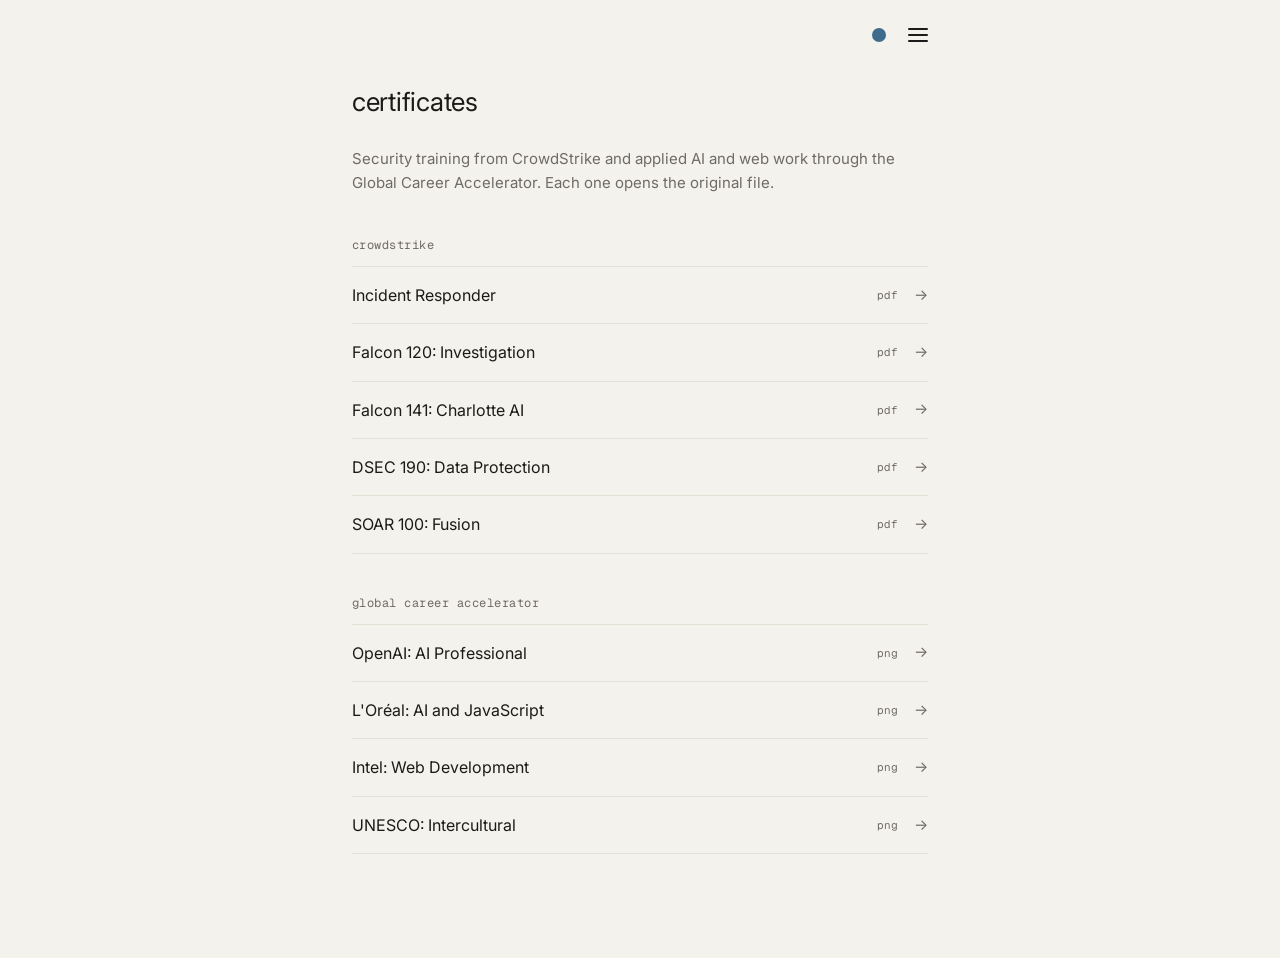
==== certificates.html @ 10c97733 "v2: contact and certificates pages" ====
<!DOCTYPE html>
<html lang="en">
<head>
  <meta charset="utf-8">
  <meta name="viewport" content="width=device-width, initial-scale=1">
  <title>Certificates · Adrien Donfack</title>
  <meta name="description" content="Certificates earned by Adrien Donfack.">
  <link rel="preconnect" href="https://fonts.googleapis.com">
  <link rel="preconnect" href="https://fonts.gstatic.com" crossorigin>
  <link href="https://fonts.googleapis.com/css2?family=Geist+Mono:wght@400;500&family=IBM+Plex+Sans:wght@300;400&family=Inter:wght@400;500;600;700&display=swap" rel="stylesheet">
  <link rel="stylesheet" href="style.css">
  <script src="script.js"></script>
</head>
<body>
  <header class="top">
    <div class="top-inner">
      <button id="theme-toggle" class="dot" type="button" aria-label="Switch between light and dark mode"></button>
      <button id="menu-toggle" class="burger" type="button" aria-label="Menu" aria-expanded="false"><span></span><span></span><span></span></button>
    </div>
  </header>

  <nav id="menu" class="menu spot" aria-label="Main">
    <a href="index.html">home</a>
    <a href="work.html">work</a>
    <a href="projects.html">projects</a>
    <a href="certificates.html" class="active">certificates</a>
    <a href="contact.html">contact</a>
  </nav>

  <main>
    <h1 class="page-title">certificates</h1>
    <p class="contact-lede">Security training from CrowdStrike and applied AI and web work through the Global Career Accelerator. Each one opens the original file.</p>

    <h2 class="crt-group">crowdstrike</h2>
    <div class="crt-list spot">
      <a class="crt" style="--i:1" href="certificates/crowdstrike-incident-responder.pdf" target="_blank" rel="noopener"><span class="crt-name">Incident Responder</span><span class="crt-type">pdf</span><span class="c-arrow">→</span></a>
      <a class="crt" style="--i:2" href="certificates/crowdstrike-falcon-120-investigation.pdf" target="_blank" rel="noopener"><span class="crt-name">Falcon 120: Investigation</span><span class="crt-type">pdf</span><span class="c-arrow">→</span></a>
      <a class="crt" style="--i:3" href="certificates/crowdstrike-falcon-141-charlotte-ai.pdf" target="_blank" rel="noopener"><span class="crt-name">Falcon 141: Charlotte AI</span><span class="crt-type">pdf</span><span class="c-arrow">→</span></a>
      <a class="crt" style="--i:4" href="certificates/crowdstrike-dsec-190-data-protection.pdf" target="_blank" rel="noopener"><span class="crt-name">DSEC 190: Data Protection</span><span class="crt-type">pdf</span><span class="c-arrow">→</span></a>
      <a class="crt" style="--i:5" href="certificates/crowdstrike-soar-100-fusion.pdf" target="_blank" rel="noopener"><span class="crt-name">SOAR 100: Fusion</span><span class="crt-type">pdf</span><span class="c-arrow">→</span></a>
    </div>

    <h2 class="crt-group">global career accelerator</h2>
    <div class="crt-list spot">
      <a class="crt" style="--i:6" href="certificates/gca-openai-ai-professional.png" target="_blank" rel="noopener"><span class="crt-name">OpenAI: AI Professional</span><span class="crt-type">png</span><span class="c-arrow">→</span></a>
      <a class="crt" style="--i:7" href="certificates/gca-loreal-ai-javascript.png" target="_blank" rel="noopener"><span class="crt-name">L'Oréal: AI and JavaScript</span><span class="crt-type">png</span><span class="c-arrow">→</span></a>
      <a class="crt" style="--i:8" href="certificates/gca-intel-web-development.png" target="_blank" rel="noopener"><span class="crt-name">Intel: Web Development</span><span class="crt-type">png</span><span class="c-arrow">→</span></a>
      <a class="crt" style="--i:9" href="certificates/gca-unesco-intercultural.png" target="_blank" rel="noopener"><span class="crt-name">UNESCO: Intercultural</span><span class="crt-type">png</span><span class="c-arrow">→</span></a>
    </div>
  </main>
</body>
</html>
---- style.css ----
:root {
  --bg: #f4f2ed;
  --text: #1c1b19;
  --strong: #1c1b19;
  --muted: #6f6b63;
  --border: #e3dfd5;
  --accent: #3f6b8c;
  --chip: #e8e5dc;
  --dot: #3f6b8c;
  --shine: rgba(255, 255, 255, .75);
  --g0: #dcd9d0; --g1: #a8d5b0; --g2: #6cbd80; --g3: #3fa35c; --g4: #2a7d44;
}
:root[data-theme="dark"] {
  --bg: #1f2124;
  --text: #e6e4de;
  --strong: #f4f2ec;
  --muted: #a09c92;
  --border: #34363a;
  --accent: #86a9c8;
  --chip: #2b2d31;
  --dot: #ffffff;
  --shine: rgba(255, 255, 255, .28);
  --g0: #33353a; --g1: #2f5a3a; --g2: #3d7a4d; --g3: #4ea35f; --g4: #6fcf86;
}
@media (prefers-color-scheme: dark) {
  :root:not([data-theme="light"]) {
    --bg: #1f2124;
    --text: #e6e4de;
    --strong: #f4f2ec;
    --muted: #a09c92;
    --border: #34363a;
    --accent: #86a9c8;
    --chip: #2b2d31;
    --dot: #ffffff;
    --shine: rgba(255, 255, 255, .28);
    --g0: #33353a; --g1: #2f5a3a; --g2: #3d7a4d; --g3: #4ea35f; --g4: #6fcf86;
  }
}

*, *::before, *::after {
  box-sizing: border-box;
  transition: background-color .5s ease, color .5s ease, border-color .5s ease,
    text-decoration-color .5s ease, opacity .35s ease, transform .35s ease;
}
html { min-width: 320px; background: var(--bg); }
body {
  margin: 0;
  font-family: "Inter", system-ui, sans-serif;
  font-size: 15px;
  line-height: 1.65;
  color: var(--text);
  background: var(--bg);
  -webkit-font-smoothing: antialiased;
}
body.menu-open { overflow: hidden; }
a { color: inherit; text-decoration-color: var(--border); text-underline-offset: 4px; }
a:hover { color: var(--accent); text-decoration-color: var(--accent); }

/* top bar */
.top { position: relative; z-index: 30; background: color-mix(in srgb, var(--bg) 85%, transparent); backdrop-filter: blur(6px); -webkit-backdrop-filter: blur(6px); }
body.menu-open .top { background: transparent; backdrop-filter: none; -webkit-backdrop-filter: none; }
.top-inner { max-width: 624px; margin: 0 auto; padding: 28px 24px 12px; display: flex; justify-content: flex-end; align-items: center; gap: 22px; }
.dot { width: 14px; height: 14px; border-radius: 50%; background: var(--dot); border: 0; padding: 0; cursor: pointer; position: relative; }
.dot::before, .burger::before { content: ""; position: absolute; inset: -10px; }
.dot:hover { transform: scale(1.25); }
.burger { width: 20px; height: 14px; background: none; border: 0; padding: 0; cursor: pointer; position: relative; }
.burger span { position: absolute; left: 0; width: 100%; height: 1.5px; background: var(--strong); border-radius: 1px; transition: transform .35s ease, opacity .25s ease, background-color .5s ease; }
.burger span:nth-child(1) { top: 0; }
.burger span:nth-child(2) { top: 6px; }
.burger span:nth-child(3) { top: 12px; }
.burger[aria-expanded="true"] span:nth-child(1) { transform: translateY(6px) rotate(45deg); }
.burger[aria-expanded="true"] span:nth-child(2) { opacity: 0; }
.burger[aria-expanded="true"] span:nth-child(3) { transform: translateY(-6px) rotate(-45deg); }

/* overlay menu */
.menu {
  position: fixed; inset: 0; z-index: 20;
  background: color-mix(in srgb, var(--bg) 78%, transparent);
  backdrop-filter: blur(16px); -webkit-backdrop-filter: blur(16px);
  display: flex; flex-direction: column; align-items: center; justify-content: center; gap: 22px;
  opacity: 0; visibility: hidden;
  transition: opacity .4s ease, visibility .4s ease, background-color .5s ease;
  font-family: "IBM Plex Sans", "Inter", sans-serif;
}
.menu.open { opacity: 1; visibility: visible; }
.menu a { font-size: 26px; font-weight: 300; line-height: 1.2; color: var(--muted); text-decoration: none; }
.menu a:hover { color: var(--strong); }
.menu a.active { color: var(--accent); }
.menu.open a { animation: menuIn .6s cubic-bezier(.2,.7,.2,1) backwards; animation-delay: calc(var(--n, 0) * 55ms + 80ms); }
@keyframes menuIn { from { opacity: 0; transform: translateY(14px); filter: blur(6px); } to { opacity: 1; transform: none; filter: blur(0); } }

/* hover spotlight */
.spot > * { transform-origin: left center; }
.spot:has(> :hover) > :not(:hover) { opacity: .35; }
.spot > :hover { transform: scale(1.02); }
.entries.spot > :hover { transform: none; }
.menu.spot > a { transform-origin: center; }
.menu.spot > a:hover { transform: scale(1.08); }

/* layout */
main { max-width: 624px; margin: 0 auto; padding: 0 24px 24px; }
footer { max-width: 624px; margin: 0 auto; padding: 56px 24px 88px; display: flex; justify-content: center; }

h1 { font-size: 23px; line-height: 1.25; font-weight: 600; color: var(--strong); margin: 28px 0 2px; letter-spacing: -0.01em; }
.subtitle { font-style: italic; color: var(--muted); margin: 0; }
.label { font-size: 17px; font-weight: 500; color: var(--strong); margin: 44px 0 14px; }
p { margin: 0 0 16px; }
.about p { text-align: left; text-wrap: pretty; }

/* company pills in the about text */
.chip {
  position: relative; overflow: hidden; z-index: 1;
  display: inline-flex; align-items: center; gap: 6px;
  background: var(--chip); border-radius: 999px; padding: 0 11px 0 7px; margin: 1px 0;
  line-height: 1.4; color: var(--strong); font-weight: 500; text-decoration: none; vertical-align: baseline;
  transition: transform .45s cubic-bezier(.34, 1.56, .64, 1), background-color .3s ease, color .3s ease, box-shadow .3s ease;
}
.chip img { width: 16px; height: 16px; object-fit: contain; }
.chip::after {
  content: ""; position: absolute; inset: 0; pointer-events: none;
  background: linear-gradient(105deg, transparent 25%, var(--shine) 50%, transparent 75%);
  transform: translateX(-130%);
  transition: none;
}
.chip:hover {
  z-index: 3; color: var(--accent);
  transform: translateY(-2px) scale(1.1);
  background: color-mix(in srgb, var(--accent) 16%, var(--chip));
  box-shadow: 0 8px 20px color-mix(in srgb, var(--accent) 30%, transparent);
}
.chip:hover::after { animation: sweep .8s ease-in-out; }
.chip.shine { animation: chipGlow 1.1s ease-in-out; }
.chip.shine::after { animation: sweep 1.1s ease-in-out; }
@keyframes sweep { to { transform: translateX(130%); } }
@keyframes chipGlow {
  0%, 100% { box-shadow: 0 0 0 0 transparent; }
  45% { box-shadow: 0 0 16px 2px color-mix(in srgb, var(--accent) 45%, transparent); background-color: color-mix(in srgb, var(--accent) 16%, var(--chip)); }
}

.links { display: flex; gap: 22px; margin-top: 20px; font-size: 14px; }
.links a { color: var(--muted); }
.links a:hover { color: var(--accent); }

/* word-by-word reveal */
.w { display: inline-block; animation: wordIn .9s ease-out backwards; }
.chip.w { display: inline-flex; }
@keyframes wordIn { from { opacity: 0; filter: blur(6px); } to { opacity: 1; filter: blur(0); } }
@media (prefers-reduced-motion: reduce) { .w, .menu.open a { animation: none; } }

/* experience */
.entries { display: flex; flex-direction: column; gap: 22px; }
.entry summary { list-style: none; display: flex; align-items: center; gap: 16px; cursor: pointer; }
.entry summary::-webkit-details-marker { display: none; }
.logo { width: 32px; height: 32px; object-fit: contain; flex: none; }
.org { font-weight: 600; color: var(--strong); }
.sep { color: var(--muted); margin: 0 8px; }
.team { color: var(--muted); }
.detail { margin: 12px 0 6px 48px; }
.role-row { display: flex; align-items: center; gap: 14px; flex-wrap: wrap; margin-bottom: 10px; }
.role-chip { font-family: "Geist Mono", ui-monospace, Menlo, monospace; font-size: 12.5px; background: var(--chip); border-radius: 6px; padding: 3px 10px; color: var(--text); }
.dates { color: var(--muted); font-size: 13.5px; }
.now { color: var(--accent); }
.detail p { font-size: 14.5px; margin: 0 0 10px; }

.more { font-size: 13.5px; color: var(--muted); margin-top: 24px; }
.more a { color: var(--muted); }
.more a:hover { color: var(--accent); }

/* projects on home */
.project { margin-bottom: 28px; }
.project-head { display: flex; align-items: baseline; gap: 10px; flex-wrap: wrap; }
.project-name { font-weight: 600; color: var(--strong); }
.badge { font-size: 11px; color: var(--muted); border: 1px solid var(--border); border-radius: 999px; padding: 1px 9px; }
.badge.live { color: var(--accent); border-color: var(--accent); }
.project p { font-size: 14.5px; margin: 4px 0 6px; }
.project-links { font-size: 13.5px; display: flex; gap: 16px; }
.project-links a { color: var(--muted); }
.project-links a:hover { color: var(--accent); }

/* certificates */
.certs { display: flex; flex-direction: column; }
.cert { display: flex; justify-content: space-between; align-items: baseline; gap: 16px; padding: 9px 0; color: var(--strong); text-decoration: none; }
.cert span:last-child { color: var(--muted); font-size: 13px; text-align: right; }
.cert:hover span:last-child { color: var(--accent); }

/* currently building */
#build .label, #build .graph-note {
  opacity: 0; filter: blur(6px); transform: translateY(8px);
  transition: opacity 1s ease, filter 1s ease, transform 1s ease;
}
#build.in .label, #build.in .graph-note { opacity: 1; filter: blur(0); transform: none; }
#build.in .graph-note { transition-delay: .5s; }
.graph { display: grid; grid-auto-flow: column; grid-template-rows: repeat(7, auto); grid-auto-columns: 1fr; gap: 3px; min-height: 74px; }
.graph i { display: block; aspect-ratio: 1; border-radius: 50%; background: var(--g0); opacity: 0; transition: none; }
.graph i.l1 { background: var(--g1); }
.graph i.l2 { background: var(--g2); }
.graph i.l3 { background: var(--g3); }
.graph i.l4 { background: var(--g4); }
.graph i.pad { visibility: hidden; }
#build.in .graph i { animation: dotIn .7s cubic-bezier(.2, .7, .2, 1) forwards; animation-delay: var(--d, 0ms); }
@keyframes dotIn { from { opacity: 0; transform: scale(.3); } to { opacity: 1; transform: none; } }
.graph-note { font-size: 13.5px; color: var(--muted); margin-top: 12px; }
@media (prefers-reduced-motion: reduce) {
  #build .label, #build .graph-note { opacity: 1; filter: none; transform: none; transition: none; }
  .graph i { opacity: 1; animation: none !important; }
}

/* resume button */
.resume { display: inline-flex; align-items: center; gap: 14px; text-decoration: none; font-family: "Geist Mono", ui-monospace, Menlo, monospace; font-size: 13.5px; color: var(--text); }
.resume .circle { width: 40px; height: 40px; border-radius: 50%; background: var(--strong); color: var(--bg); display: grid; place-items: center; }
.resume:hover { color: var(--accent); }
.resume:hover .circle { transform: translateX(4px); }

@media (max-width: 480px) {
  body { font-size: 14.5px; }
  .menu a { font-size: 24px; }
  .cert { flex-direction: column; gap: 0; }
  .cert span:last-child { text-align: left; }
}

/* smooth load-in for everything */
.js:not(.ready) main, .js:not(.ready) footer { visibility: hidden; animation: unhide 0s 3s forwards; }
@keyframes unhide { to { visibility: visible; } }
.js .rv:not(.in) { opacity: 0; }
.js .rv.in { animation: rise 1.1s cubic-bezier(.2, .7, .2, 1) backwards; animation-delay: var(--rd, 0ms); }
@keyframes rise {
  from { opacity: 0; transform: translateY(14px); filter: blur(6px); }
  to { opacity: 1; transform: none; filter: blur(0); }
}
@media (prefers-reduced-motion: reduce) {
  .js .rv:not(.in) { opacity: 1; }
  .js .rv.in { animation: none; }
}

/* droplet theme switch */
::view-transition-old(root), ::view-transition-new(root) { animation: none; mix-blend-mode: normal; }
::view-transition-old(root) { z-index: 1; }
::view-transition-new(root) { z-index: 2; }
.theme-switching *, .theme-switching *::before, .theme-switching *::after { transition: none !important; }

/* header: just the buttons, no bar */
.top { background: transparent !important; backdrop-filter: none !important; -webkit-backdrop-filter: none !important; pointer-events: none; }
.top-inner > * { pointer-events: auto; }

/* work page */
.page-title { font-size: 26px; font-weight: 400; letter-spacing: -0.01em; margin: 32px 0 28px; }
.work-list { display: flex; flex-direction: column; margin-bottom: 80px; }
.work-list.spot > :hover { transform: none; }
.wrow { display: grid; grid-template-columns: 190px 1fr 140px 24px; column-gap: 20px; align-items: center; padding: 22px 0; text-decoration: none; color: inherit; }
.w-org { display: flex; align-items: center; gap: 12px; font-size: 16px; font-weight: 600; color: var(--strong); line-height: 1.3; }
.w-roles { font-size: 14.5px; line-height: 1.5; }
.w-dates { font-size: 13.5px; color: var(--muted); text-align: right; }
.w-dates.present { color: var(--accent); }
.w-arrow { position: relative; width: 24px; height: 12px; color: var(--muted); transition: transform .35s ease, color .3s ease; }
.w-arrow::before { content: ""; position: absolute; left: 0; right: 1px; top: 5.5px; height: 1px; background: currentColor; }
.w-arrow::after { content: ""; position: absolute; right: 1px; top: 2px; width: 7px; height: 7px; border-top: 1px solid currentColor; border-right: 1px solid currentColor; transform: rotate(45deg); }
.wrow:hover .w-arrow { transform: translateX(4px); color: var(--accent); }
@media (max-width: 640px) {
  .wrow { grid-template-columns: 1fr 24px; row-gap: 8px; padding: 22px 0; }
  .w-arrow { grid-column: 2; grid-row: 1; }
  .w-roles, .w-dates { grid-column: 1 / -1; text-align: left; }
}

/* job page */
.jtop { display: grid; grid-template-columns: 1fr auto 1fr; align-items: center; margin-top: 28px; }
.back { justify-self: start; border: 1px solid var(--border); border-radius: 999px; padding: 7px 14px; font-size: 13.5px; color: var(--muted); text-decoration: none; transition: color .3s ease, border-color .3s ease; }
.back:hover { color: var(--strong); border-color: var(--muted); }
.crumb { display: flex; gap: 10px; font-size: 13.5px; color: var(--muted); }
.crumb a { text-decoration: none; }
.crumb a:hover { color: var(--strong); }
.jtitle { text-align: center; font-size: 34px; font-weight: 700; letter-spacing: -0.02em; margin: 44px 0 36px; }
.jhero { border: 1px solid var(--border); border-radius: 18px; overflow: hidden; background: var(--chip); aspect-ratio: 16 / 9; }
.jhero svg { display: block; width: 100%; height: 100%; }
.jhero .ln, .jhero .al, .jhero .bg { stroke-width: 2.5; stroke-linecap: round; stroke-linejoin: round; }
.jhero .ln { fill: none; stroke: var(--strong); }
.jhero .al { fill: none; stroke: var(--accent); }
.jhero .bg { fill: var(--bg); stroke: var(--strong); }
.jhero .ac { fill: var(--accent); }
.jhero .mu { fill: var(--border); }
.jhero .tx { fill: var(--accent); font-family: "Geist Mono", ui-monospace, Menlo, monospace; font-weight: 500; }
.jrole { display: flex; justify-content: space-between; align-items: baseline; gap: 16px; margin: 48px 0 4px; }
.jr-name { font-size: 17px; font-weight: 600; color: var(--strong); }
.jr-team { color: var(--muted); margin-top: 4px; }
.jr-dates { color: var(--muted); font-size: 13.5px; white-space: nowrap; }
.jr-dates.present { color: var(--accent); }
.jbul { list-style: none; padding: 0; margin: 24px 0 0; }
.jbul li { position: relative; padding-left: 28px; margin: 0 0 16px; font-size: 15px; line-height: 1.7; text-align: justify; hyphens: auto; }
.jbul li::before { content: ""; position: absolute; left: 6px; top: .8em; width: 3px; height: 3px; border-radius: 50%; background: var(--muted); }
.jbul b { color: var(--accent); font-weight: 600; }
.jtags { display: flex; flex-wrap: wrap; gap: 8px; margin: 28px 0 90px; }
.jtags span { font-family: "Geist Mono", ui-monospace, Menlo, monospace; font-size: 12px; background: var(--chip); border-radius: 6px; padding: 3px 10px; }
@media (max-width: 640px) { .jtitle { font-size: 28px; } .jrole { flex-direction: column; gap: 6px; } .jbul li { text-align: left; } }

/* Projects grid */
.wide-page main { max-width: 860px; }
.wide-page .top-inner { max-width: 860px; }
.pgrid { display: grid; grid-template-columns: 1fr 1fr; gap: 16px; margin-bottom: 80px; }
.pcard { display: flex; flex-direction: column; padding: 24px; border: 1px solid var(--border); border-radius: 14px; text-decoration: none; color: inherit; transition: border-color .3s ease, transform .35s ease, box-shadow .35s ease; }
.pcard:hover { border-color: var(--accent); transform: translateY(-3px); box-shadow: 0 10px 28px rgba(0, 0, 0, 0.08); }
.p-head { display: flex; justify-content: space-between; align-items: baseline; gap: 14px; }
.p-name { font-size: 17px; font-weight: 500; color: var(--strong); line-height: 1.35; margin: 0; transition: color .3s ease; }
.pcard:hover .p-name { color: var(--accent); }
.p-year { font-size: 14px; color: var(--muted); flex: none; }
.p-desc { font-size: 14.5px; line-height: 1.65; color: var(--muted); margin: 12px 0 18px; }
.p-tags { display: flex; flex-wrap: wrap; gap: 8px; margin-top: auto; }
.p-tags span { font-family: "Geist Mono", ui-monospace, Menlo, monospace; font-size: 12px; background: var(--chip); color: var(--text); border-radius: 6px; padding: 3px 10px; }
.pcard:hover .p-tags span { color: var(--accent); }
@media (max-width: 640px) { .pgrid { grid-template-columns: 1fr; } }

/* Projects grid: compact sizing (overrides the block above) */
.wide-page main, .wide-page .top-inner { max-width: 760px; }
.pgrid { gap: 12px; }
.pcard { padding: 16px 18px; border-radius: 12px; }
.pcard:hover { transform: translateY(-2px); box-shadow: 0 6px 18px rgba(0, 0, 0, 0.06); }
.p-name { font-size: 15px; }
.p-year { font-size: 13px; }
.p-desc { font-size: 13px; line-height: 1.55; margin: 8px 0 12px; }
.p-tags { gap: 6px; }
.p-tags span { font-size: 11px; padding: 2px 8px; }

/* Contact page */
.contact-lede { color: var(--muted); margin: 0 0 36px; }
.clist { margin-bottom: 80px; }
.crow { display: flex; align-items: center; gap: 16px; padding: 18px 0; border-top: 1px solid var(--border); text-decoration: none; color: inherit; opacity: 0; transform: translateY(8px); animation: crow-in .6s ease forwards; }
.crow:last-child { border-bottom: 1px solid var(--border); }
.crow:nth-child(1) { animation-delay: .15s; }
.crow:nth-child(2) { animation-delay: .25s; }
.crow:nth-child(3) { animation-delay: .35s; }
.c-label { font-family: "Geist Mono", ui-monospace, Menlo, monospace; font-size: 12px; color: var(--muted); width: 76px; flex: none; }
.c-val { flex: 1; font-size: 16px; color: var(--strong); transition: color .3s ease; }
.c-arrow { color: var(--muted); transition: transform .3s ease, color .3s ease; }
.crow:hover .c-val, .crow:hover .c-arrow { color: var(--accent); }
.crow:hover .c-arrow { transform: translateX(4px); }
@keyframes crow-in { to { opacity: 1; transform: none; } }
@media (prefers-reduced-motion: reduce) { .crow { animation: none; opacity: 1; transform: none; } }

/* Certificates page */
.crt-group { font-family: "Geist Mono", ui-monospace, Menlo, monospace; font-size: 12px; font-weight: 400; color: var(--muted); letter-spacing: .04em; margin: 40px 0 10px; }
.crt-list { margin-bottom: 8px; }
.crt-list:last-of-type { margin-bottom: 80px; }
.crt { display: flex; align-items: center; gap: 16px; padding: 15px 0; border-top: 1px solid var(--border); text-decoration: none; color: inherit; opacity: 0; transform: translateY(8px); animation: crow-in .6s ease forwards; animation-delay: calc(var(--i) * .06s + .1s); }
.crt:last-child { border-bottom: 1px solid var(--border); }
.crt-name { flex: 1; font-size: 16px; color: var(--strong); transition: color .3s ease; }
.crt-type { font-family: "Geist Mono", ui-monospace, Menlo, monospace; font-size: 11px; color: var(--muted); }
.crt:hover .crt-name, .crt:hover .c-arrow { color: var(--accent); }
.crt:hover .c-arrow { transform: translateX(4px); }
@media (prefers-reduced-motion: reduce) { .crt { animation: none; opacity: 1; transform: none; } }
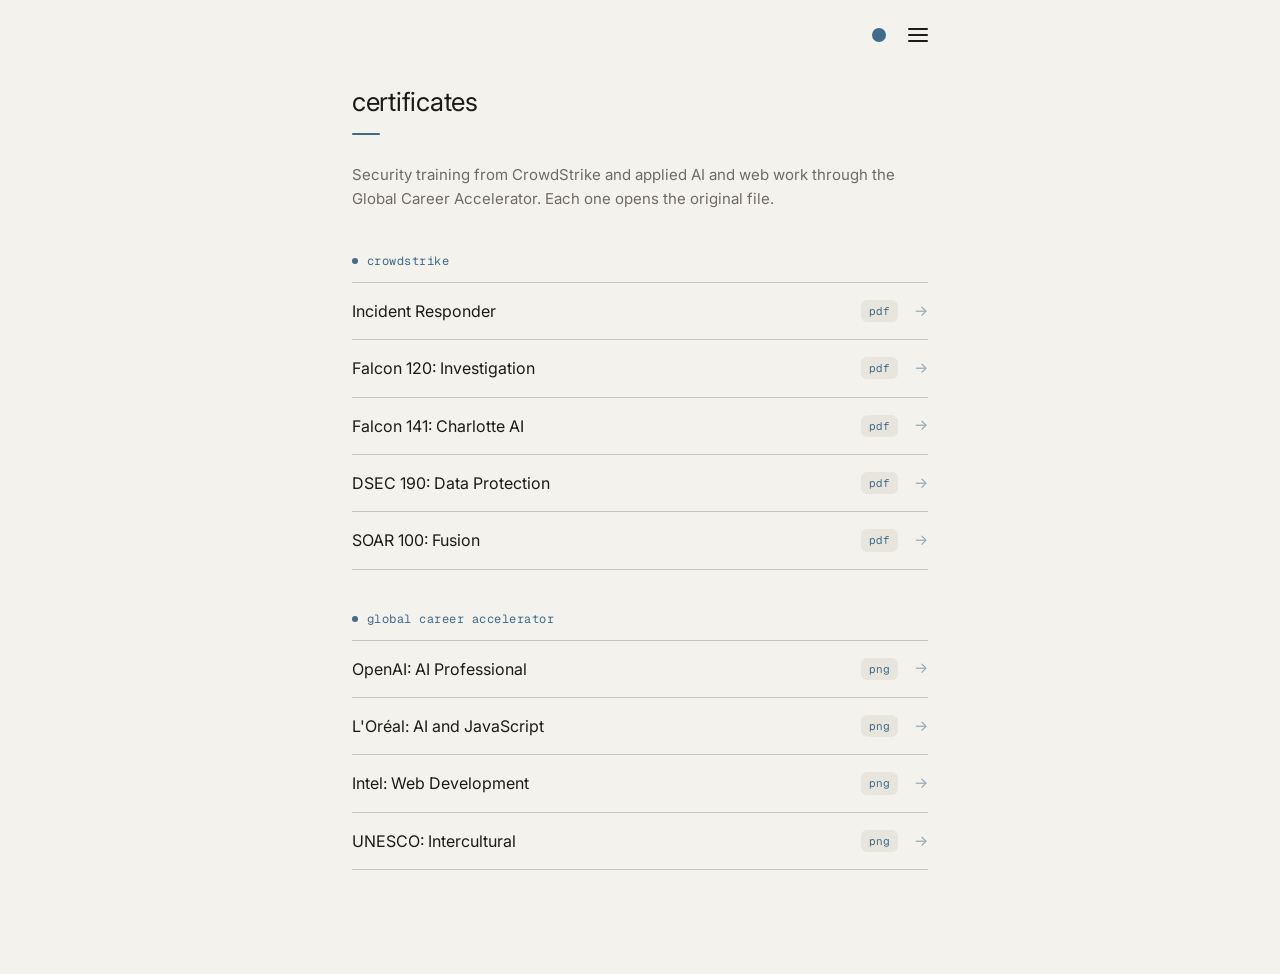
==== commit 76c0a633: "v2: blue accents on contact and certificates" ====
--- a/certificates.html
+++ b/certificates.html
@@ -11,7 +11,7 @@
   <link rel="stylesheet" href="style.css">
   <script src="script.js"></script>
 </head>
-<body>
+<body class="sub-page">
   <header class="top">
     <div class="top-inner">
       <button id="theme-toggle" class="dot" type="button" aria-label="Switch between light and dark mode"></button>
--- a/style.css
+++ b/style.css
@@ -345,3 +345,13 @@
 .crt:hover .crt-name, .crt:hover .c-arrow { color: var(--accent); }
 .crt:hover .c-arrow { transform: translateX(4px); }
 @media (prefers-reduced-motion: reduce) { .crt { animation: none; opacity: 1; transform: none; } }
+
+/* Sub-pages: quiet blue accents */
+.sub-page .page-title::after { content: ""; display: block; width: 28px; height: 2px; margin-top: 14px; background: var(--accent); border-radius: 2px; }
+.sub-page .c-label, .sub-page .crt-group { color: var(--accent); }
+.sub-page .crt-group::before { content: ""; display: inline-block; width: 6px; height: 6px; margin-right: 9px; border-radius: 50%; background: var(--accent); vertical-align: 1px; }
+.sub-page .crow, .sub-page .crt { border-top-color: color-mix(in srgb, var(--accent) 22%, var(--border)); }
+.sub-page .crow:last-child, .sub-page .crt:last-child { border-bottom-color: color-mix(in srgb, var(--accent) 22%, var(--border)); }
+.sub-page .c-arrow { color: var(--accent); opacity: .55; }
+.sub-page .crow:hover .c-arrow, .sub-page .crt:hover .c-arrow { opacity: 1; }
+.sub-page .crt-type { color: var(--accent); background: var(--chip); border-radius: 6px; padding: 2px 8px; }
